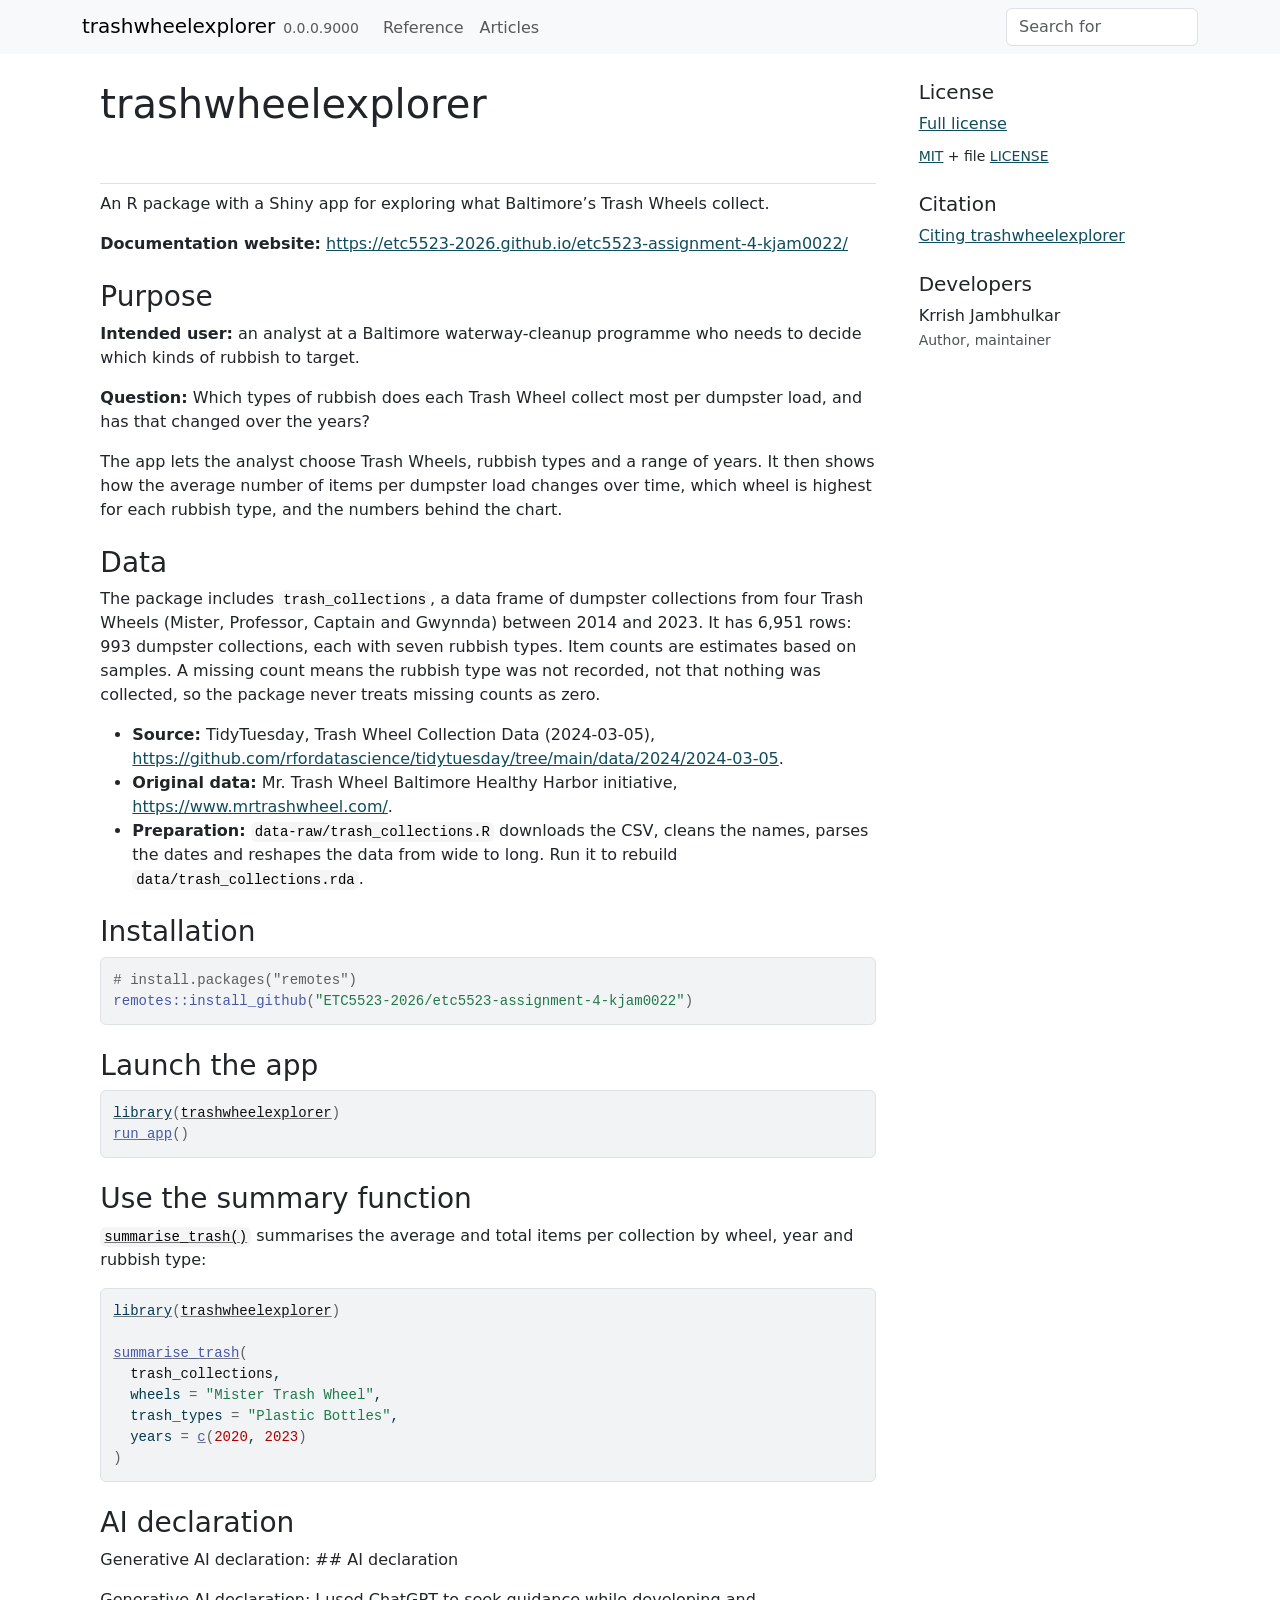
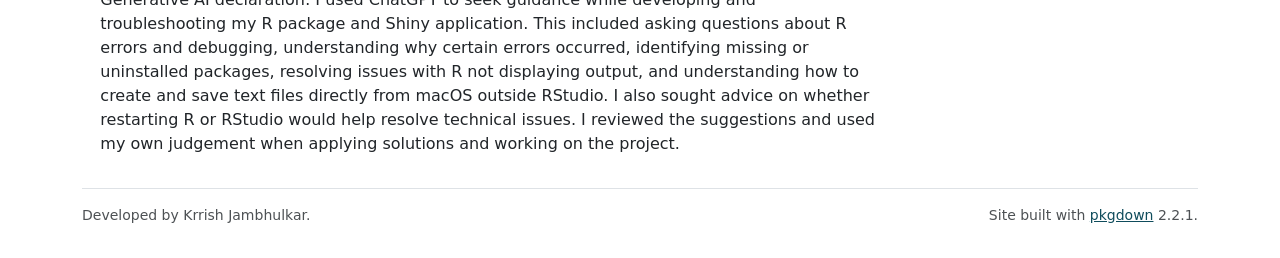
==== index.html @ b5a7af71 "Deploying to gh-pages from @ ETC5523-2026/etc5523-assignment-4-kjam0022@b962c3e31264327bbd5e8ce14ba9" ====
<!DOCTYPE html>
<!-- Generated by pkgdown: do not edit by hand --><html lang="en">
<head>
<meta charset="UTF-8">
<meta http-equiv="X-UA-Compatible" content="IE=edge">
<meta name="viewport" content="width=device-width, initial-scale=1, shrink-to-fit=no">
<title>Explore What Baltimore's Trash Wheels Collect • trashwheelexplorer</title>
<script src="deps/jquery-3.6.0/jquery-3.6.0.min.js"></script><meta name="viewport" content="width=device-width, initial-scale=1, shrink-to-fit=no">
<link href="deps/bootstrap-5.3.8/bootstrap.min.css" rel="stylesheet">
<script src="deps/bootstrap-5.3.8/bootstrap.bundle.min.js"></script><link href="deps/font-awesome-6.5.2/css/all.min.css" rel="stylesheet">
<link href="deps/font-awesome-6.5.2/css/v4-shims.min.css" rel="stylesheet">
<script src="deps/headroom-0.11.0/headroom.min.js"></script><script src="deps/headroom-0.11.0/jQuery.headroom.min.js"></script><script src="deps/bootstrap-toc-1.0.1/bootstrap-toc.min.js"></script><script src="deps/clipboard.js-2.0.11/clipboard.min.js"></script><script src="deps/search-1.0.0/autocomplete.jquery.min.js"></script><script src="deps/search-1.0.0/fuse.min.js"></script><script src="deps/search-1.0.0/mark.min.js"></script><!-- pkgdown --><script src="pkgdown.js"></script><meta property="og:title" content="Explore What Baltimore's Trash Wheels Collect">
<meta name="description" content="Provides a tidy dataset of dumpster collections from Baltimore's Trash Wheels, a function that summarises estimated rubbish counts by wheel and year, and a Shiny app for exploring what each wheel collects over time.">
<meta property="og:description" content="Provides a tidy dataset of dumpster collections from Baltimore's Trash Wheels, a function that summarises estimated rubbish counts by wheel and year, and a Shiny app for exploring what each wheel collects over time.">
</head>
<body>
    <a href="#main" class="visually-hidden-focusable">Skip to contents</a>


    <nav class="navbar navbar-expand-lg fixed-top bg-light" data-bs-theme="light" aria-label="Site navigation"><div class="container">

    <a class="navbar-brand me-2" href="index.html">trashwheelexplorer</a>

    <small class="nav-text text-muted me-auto" data-bs-toggle="tooltip" data-bs-placement="bottom" title="">0.0.0.9000</small>


    <button class="navbar-toggler" type="button" data-bs-toggle="collapse" data-bs-target="#navbar" aria-controls="navbar" aria-expanded="false" aria-label="Toggle navigation">
      <span class="navbar-toggler-icon"></span>
    </button>

    <div id="navbar" class="collapse navbar-collapse ms-3">
      <ul class="navbar-nav me-auto">
<li class="nav-item"><a class="nav-link" href="reference/index.html">Reference</a></li>
<li class="nav-item"><a class="nav-link" href="articles/index.html">Articles</a></li>
      </ul>
<ul class="navbar-nav">
<li class="nav-item"><form class="form-inline" role="search">
 <input class="form-control" type="search" name="search-input" id="search-input" autocomplete="off" aria-label="Search site" placeholder="Search for" data-search-index="search.json">
</form></li>
      </ul>
</div>


  </div>
</nav><div class="container template-home">
<div class="row">
  <main id="main" class="col-md-9"><div class="section level1">
<div class="page-header"><h1 id="trashwheelexplorer">trashwheelexplorer<a class="anchor" aria-label="anchor" href="#trashwheelexplorer"></a>
</h1></div>
<p>An R package with a Shiny app for exploring what Baltimore’s Trash Wheels collect.</p>
<p><strong>Documentation website:</strong> <a href="https://etc5523-2026.github.io/etc5523-assignment-4-kjam0022/" class="uri">https://etc5523-2026.github.io/etc5523-assignment-4-kjam0022/</a></p>
<div class="section level2">
<h2 id="purpose">Purpose<a class="anchor" aria-label="anchor" href="#purpose"></a>
</h2>
<p><strong>Intended user:</strong> an analyst at a Baltimore waterway-cleanup programme who needs to decide which kinds of rubbish to target.</p>
<p><strong>Question:</strong> Which types of rubbish does each Trash Wheel collect most per dumpster load, and has that changed over the years?</p>
<p>The app lets the analyst choose Trash Wheels, rubbish types and a range of years. It then shows how the average number of items per dumpster load changes over time, which wheel is highest for each rubbish type, and the numbers behind the chart.</p>
</div>
<div class="section level2">
<h2 id="data">Data<a class="anchor" aria-label="anchor" href="#data"></a>
</h2>
<p>The package includes <code>trash_collections</code>, a data frame of dumpster collections from four Trash Wheels (Mister, Professor, Captain and Gwynnda) between 2014 and 2023. It has 6,951 rows: 993 dumpster collections, each with seven rubbish types. Item counts are estimates based on samples. A missing count means the rubbish type was not recorded, not that nothing was collected, so the package never treats missing counts as zero.</p>
<ul>
<li>
<strong>Source:</strong> TidyTuesday, Trash Wheel Collection Data (2024-03-05), <a href="https://github.com/rfordatascience/tidytuesday/tree/main/data/2024/2024-03-05" class="external-link uri">https://github.com/rfordatascience/tidytuesday/tree/main/data/2024/2024-03-05</a>.</li>
<li>
<strong>Original data:</strong> Mr. Trash Wheel Baltimore Healthy Harbor initiative, <a href="https://www.mrtrashwheel.com/" class="external-link uri">https://www.mrtrashwheel.com/</a>.</li>
<li>
<strong>Preparation:</strong> <code>data-raw/trash_collections.R</code> downloads the CSV, cleans the names, parses the dates and reshapes the data from wide to long. Run it to rebuild <code>data/trash_collections.rda</code>.</li>
</ul>
</div>
<div class="section level2">
<h2 id="installation">Installation<a class="anchor" aria-label="anchor" href="#installation"></a>
</h2>
<div class="sourceCode" id="cb1"><pre class="downlit sourceCode r">
<code class="sourceCode R"><span><span class="co"># install.packages("remotes")</span></span>
<span><span class="fu">remotes</span><span class="fu">::</span><span class="fu">install_github</span><span class="op">(</span><span class="st">"ETC5523-2026/etc5523-assignment-4-kjam0022"</span><span class="op">)</span></span></code></pre></div>
</div>
<div class="section level2">
<h2 id="launch-the-app">Launch the app<a class="anchor" aria-label="anchor" href="#launch-the-app"></a>
</h2>
<div class="sourceCode" id="cb2"><pre class="downlit sourceCode r">
<code class="sourceCode R"><span><span class="kw"><a href="https://rdrr.io/r/base/library.html" class="external-link">library</a></span><span class="op">(</span><span class="va"><a href="https://etc5523-2026.github.io/etc5523-assignment-4-kjam0022/">trashwheelexplorer</a></span><span class="op">)</span></span>
<span><span class="fu"><a href="reference/run_app.html">run_app</a></span><span class="op">(</span><span class="op">)</span></span></code></pre></div>
</div>
<div class="section level2">
<h2 id="use-the-summary-function">Use the summary function<a class="anchor" aria-label="anchor" href="#use-the-summary-function"></a>
</h2>
<p><code><a href="reference/summarise_trash.html">summarise_trash()</a></code> summarises the average and total items per collection by wheel, year and rubbish type:</p>
<div class="sourceCode" id="cb3"><pre class="downlit sourceCode r">
<code class="sourceCode R"><span><span class="kw"><a href="https://rdrr.io/r/base/library.html" class="external-link">library</a></span><span class="op">(</span><span class="va"><a href="https://etc5523-2026.github.io/etc5523-assignment-4-kjam0022/">trashwheelexplorer</a></span><span class="op">)</span></span>
<span></span>
<span><span class="fu"><a href="reference/summarise_trash.html">summarise_trash</a></span><span class="op">(</span></span>
<span>  <span class="va">trash_collections</span>,</span>
<span>  wheels <span class="op">=</span> <span class="st">"Mister Trash Wheel"</span>,</span>
<span>  trash_types <span class="op">=</span> <span class="st">"Plastic Bottles"</span>,</span>
<span>  years <span class="op">=</span> <span class="fu"><a href="https://rdrr.io/r/base/c.html" class="external-link">c</a></span><span class="op">(</span><span class="fl">2020</span>, <span class="fl">2023</span><span class="op">)</span></span>
<span><span class="op">)</span></span></code></pre></div>
</div>
<div class="section level2">
<h2 id="ai-declaration">AI declaration<a class="anchor" aria-label="anchor" href="#ai-declaration"></a>
</h2>
<p>Generative AI declaration: ## AI declaration</p>
<p>Generative AI declaration: I used ChatGPT to seek guidance while developing and troubleshooting my R package and Shiny application. This included asking questions about R errors and debugging, understanding why certain errors occurred, identifying missing or uninstalled packages, resolving issues with R not displaying output, and understanding how to create and save text files directly from macOS outside RStudio. I also sought advice on whether restarting R or RStudio would help resolve technical issues. I reviewed the suggestions and used my own judgement when applying solutions and working on the project.</p>
</div>
</div>
  </main><aside class="col-md-3"><div class="license">
<h2 data-toc-skip>License</h2>
<ul class="list-unstyled">
<li><a href="LICENSE.html">Full license</a></li>
<li><small><a href="https://opensource.org/licenses/mit-license.php" class="external-link">MIT</a> + file <a href="LICENSE-text.html">LICENSE</a></small></li>
</ul>
</div>


<div class="citation">
<h2 data-toc-skip>Citation</h2>
<ul class="list-unstyled">
<li><a href="authors.html#citation">Citing trashwheelexplorer</a></li>
</ul>
</div>

<div class="developers">
<h2 data-toc-skip>Developers</h2>
<ul class="list-unstyled">
<li>Krrish Jambhulkar <br><small class="roles"> Author, maintainer </small>   </li>
</ul>
</div>



  </aside>
</div>


    <footer><div class="pkgdown-footer-left">
  <p>Developed by Krrish Jambhulkar.</p>
</div>

<div class="pkgdown-footer-right">
  <p>Site built with <a href="https://pkgdown.r-lib.org/" class="external-link">pkgdown</a> 2.2.1.</p>
</div>

    </footer>
</div>





  </body>
</html>
---- deps/font-awesome-6.5.2/css/v4-shims.min.css ----
/*!
 * Font Awesome Free 6.5.2 by @fontawesome - https://fontawesome.com
 * License - https://fontawesome.com/license/free (Icons: CC BY 4.0, Fonts: SIL OFL 1.1, Code: MIT License)
 * Copyright 2024 Fonticons, Inc.
 */
.fa.fa-glass:before{content:"\f000"}.fa.fa-envelope-o{font-family:"Font Awesome 6 Free";font-weight:400}.fa.fa-envelope-o:before{content:"\f0e0"}.fa.fa-star-o{font-family:"Font Awesome 6 Free";font-weight:400}.fa.fa-star-o:before{content:"\f005"}.fa.fa-close:before,.fa.fa-remove:before{content:"\f00d"}.fa.fa-gear:before{content:"\f013"}.fa.fa-trash-o{font-family:"Font Awesome 6 Free";font-weight:400}.fa.fa-trash-o:before{content:"\f2ed"}.fa.fa-home:before{content:"\f015"}.fa.fa-file-o{font-family:"Font Awesome 6 Free";font-weight:400}.fa.fa-file-o:before{content:"\f15b"}.fa.fa-clock-o{font-family:"Font Awesome 6 Free";font-weight:400}.fa.fa-clock-o:before{content:"\f017"}.fa.fa-arrow-circle-o-down{font-family:"Font Awesome 6 Free";font-weight:400}.fa.fa-arrow-circle-o-down:before{content:"\f358"}.fa.fa-arrow-circle-o-up{font-family:"Font Awesome 6 Free";font-weight:400}.fa.fa-arrow-circle-o-up:before{content:"\f35b"}.fa.fa-play-circle-o{font-family:"Font Awesome 6 Free";font-weight:400}.fa.fa-play-circle-o:before{content:"\f144"}.fa.fa-repeat:before,.fa.fa-rotate-right:before{content:"\f01e"}.fa.fa-refresh:before{content:"\f021"}.fa.fa-list-alt{font-family:"Font Awesome 6 Free";font-weight:400}.fa.fa-list-alt:before{content:"\f022"}.fa.fa-dedent:before{content:"\f03b"}.fa.fa-video-camera:before{content:"\f03d"}.fa.fa-picture-o{font-family:"Font Awesome 6 Free";font-weight:400}.fa.fa-picture-o:before{content:"\f03e"}.fa.fa-photo{font-family:"Font Awesome 6 Free";font-weight:400}.fa.fa-photo:before{content:"\f03e"}.fa.fa-image{font-family:"Font Awesome 6 Free";font-weight:400}.fa.fa-image:before{content:"\f03e"}.fa.fa-map-marker:before{content:"\f3c5"}.fa.fa-pencil-square-o{font-family:"Font Awesome 6 Free";font-weight:400}.fa.fa-pencil-square-o:before{content:"\f044"}.fa.fa-edit{font-family:"Font Awesome 6 Free";font-weight:400}.fa.fa-edit:before{content:"\f044"}.fa.fa-share-square-o:before{content:"\f14d"}.fa.fa-check-square-o{font-family:"Font Awesome 6 Free";font-weight:400}.fa.fa-check-square-o:before{content:"\f14a"}.fa.fa-arrows:before{content:"\f0b2"}.fa.fa-times-circle-o{font-family:"Font Awesome 6 Free";font-weight:400}.fa.fa-times-circle-o:before{content:"\f057"}.fa.fa-check-circle-o{font-family:"Font Awesome 6 Free";font-weight:400}.fa.fa-check-circle-o:before{content:"\f058"}.fa.fa-mail-forward:before{content:"\f064"}.fa.fa-expand:before{content:"\f424"}.fa.fa-compress:before{content:"\f422"}.fa.fa-eye,.fa.fa-eye-slash{font-family:"Font Awesome 6 Free";font-weight:400}.fa.fa-warning:before{content:"\f071"}.fa.fa-calendar:before{content:"\f073"}.fa.fa-arrows-v:before{content:"\f338"}.fa.fa-arrows-h:before{content:"\f337"}.fa.fa-bar-chart-o:before,.fa.fa-bar-chart:before{content:"\e0e3"}.fa.fa-twitter-square{font-family:"Font Awesome 6 Brands";font-weight:400}.fa.fa-twitter-square:before{content:"\f081"}.fa.fa-facebook-square{font-family:"Font Awesome 6 Brands";font-weight:400}.fa.fa-facebook-square:before{content:"\f082"}.fa.fa-gears:before{content:"\f085"}.fa.fa-thumbs-o-up{font-family:"Font Awesome 6 Free";font-weight:400}.fa.fa-thumbs-o-up:before{content:"\f164"}.fa.fa-thumbs-o-down{font-family:"Font Awesome 6 Free";font-weight:400}.fa.fa-thumbs-o-down:before{content:"\f165"}.fa.fa-heart-o{font-family:"Font Awesome 6 Free";font-weight:400}.fa.fa-heart-o:before{content:"\f004"}.fa.fa-sign-out:before{content:"\f2f5"}.fa.fa-linkedin-square{font-family:"Font Awesome 6 Brands";font-weight:400}.fa.fa-linkedin-square:before{content:"\f08c"}.fa.fa-thumb-tack:before{content:"\f08d"}.fa.fa-external-link:before{content:"\f35d"}.fa.fa-sign-in:before{content:"\f2f6"}.fa.fa-github-square{font-family:"Font Awesome 6 Brands";font-weight:400}.fa.fa-github-square:before{content:"\f092"}.fa.fa-lemon-o{font-family:"Font Awesome 6 Free";font-weight:400}.fa.fa-lemon-o:before{content:"\f094"}.fa.fa-square-o{font-family:"Font Awesome 6 Free";font-weight:400}.fa.fa-square-o:before{content:"\f0c8"}.fa.fa-bookmark-o{font-family:"Font Awesome 6 Free";font-weight:400}.fa.fa-bookmark-o:before{content:"\f02e"}.fa.fa-facebook,.fa.fa-twitter{font-family:"Font Awesome 6 Brands";font-weight:400}.fa.fa-facebook:before{content:"\f39e"}.fa.fa-facebook-f{font-family:"Font Awesome 6 Brands";font-weight:400}.fa.fa-facebook-f:before{content:"\f39e"}.fa.fa-github{font-family:"Font Awesome 6 Brands";font-weight:400}.fa.fa-credit-card{font-family:"Font Awesome 6 Free";font-weight:400}.fa.fa-feed:before{content:"\f09e"}.fa.fa-hdd-o{font-family:"Font Awesome 6 Free";font-weight:400}.fa.fa-hdd-o:before{content:"\f0a0"}.fa.fa-hand-o-right{font-family:"Font Awesome 6 Free";font-weight:400}.fa.fa-hand-o-right:before{content:"\f0a4"}.fa.fa-hand-o-left{font-family:"Font Awesome 6 Free";font-weight:400}.fa.fa-hand-o-left:before{content:"\f0a5"}.fa.fa-hand-o-up{font-family:"Font Awesome 6 Free";font-weight:400}.fa.fa-hand-o-up:before{content:"\f0a6"}.fa.fa-hand-o-down{font-family:"Font Awesome 6 Free";font-weight:400}.fa.fa-hand-o-down:before{content:"\f0a7"}.fa.fa-globe:before{content:"\f57d"}.fa.fa-tasks:before{content:"\f828"}.fa.fa-arrows-alt:before{content:"\f31e"}.fa.fa-group:before{content:"\f0c0"}.fa.fa-chain:before{content:"\f0c1"}.fa.fa-cut:before{content:"\f0c4"}.fa.fa-files-o{font-family:"Font Awesome 6 Free";font-weight:400}.fa.fa-files-o:before{content:"\f0c5"}.fa.fa-floppy-o{font-family:"Font Awesome 6 Free";font-weight:400}.fa.fa-floppy-o:before{content:"\f0c7"}.fa.fa-save{font-family:"Font Awesome 6 Free";font-weight:400}.fa.fa-save:before{content:"\f0c7"}.fa.fa-navicon:before,.fa.fa-reorder:before{content:"\f0c9"}.fa.fa-magic:before{content:"\e2ca"}.fa.fa-pinterest,.fa.fa-pinterest-square{font-family:"Font Awesome 6 Brands";font-weight:400}.fa.fa-pinterest-square:before{content:"\f0d3"}.fa.fa-google-plus-square{font-family:"Font Awesome 6 Brands";font-weight:400}.fa.fa-google-plus-square:before{content:"\f0d4"}.fa.fa-google-plus{font-family:"Font Awesome 6 Brands";font-weight:400}.fa.fa-google-plus:before{content:"\f0d5"}.fa.fa-money:before{content:"\f3d1"}.fa.fa-unsorted:before{content:"\f0dc"}.fa.fa-sort-desc:before{content:"\f0dd"}.fa.fa-sort-asc:before{content:"\f0de"}.fa.fa-linkedin{font-family:"Font Awesome 6 Brands";font-weight:400}.fa.fa-linkedin:before{content:"\f0e1"}.fa.fa-rotate-left:before{content:"\f0e2"}.fa.fa-legal:before{content:"\f0e3"}.fa.fa-dashboard:before,.fa.fa-tachometer:before{content:"\f625"}.fa.fa-comment-o{font-family:"Font Awesome 6 Free";font-weight:400}.fa.fa-comment-o:before{content:"\f075"}.fa.fa-comments-o{font-family:"Font Awesome 6 Free";font-weight:400}.fa.fa-comments-o:before{content:"\f086"}.fa.fa-flash:before{content:"\f0e7"}.fa.fa-clipboard:before{content:"\f0ea"}.fa.fa-lightbulb-o{font-family:"Font Awesome 6 Free";font-weight:400}.fa.fa-lightbulb-o:before{content:"\f0eb"}.fa.fa-exchange:before{content:"\f362"}.fa.fa-cloud-download:before{content:"\f0ed"}.fa.fa-cloud-upload:before{content:"\f0ee"}.fa.fa-bell-o{font-family:"Font Awesome 6 Free";font-weight:400}.fa.fa-bell-o:before{content:"\f0f3"}.fa.fa-cutlery:before{content:"\f2e7"}.fa.fa-file-text-o{font-family:"Font Awesome 6 Free";font-weight:400}.fa.fa-file-text-o:before{content:"\f15c"}.fa.fa-building-o{font-family:"Font Awesome 6 Free";font-weight:400}.fa.fa-building-o:before{content:"\f1ad"}.fa.fa-hospital-o{font-family:"Font Awesome 6 Free";font-weight:400}.fa.fa-hospital-o:before{content:"\f0f8"}.fa.fa-tablet:before{content:"\f3fa"}.fa.fa-mobile-phone:before,.fa.fa-mobile:before{content:"\f3cd"}.fa.fa-circle-o{font-family:"Font Awesome 6 Free";font-weight:400}.fa.fa-circle-o:before{content:"\f111"}.fa.fa-mail-reply:before{content:"\f3e5"}.fa.fa-github-alt{font-family:"Font Awesome 6 Brands";font-weight:400}.fa.fa-folder-o{font-family:"Font Awesome 6 Free";font-weight:400}.fa.fa-folder-o:before{content:"\f07b"}.fa.fa-folder-open-o{font-family:"Font Awesome 6 Free";font-weight:400}.fa.fa-folder-open-o:before{content:"\f07c"}.fa.fa-smile-o{font-family:"Font Awesome 6 Free";font-weight:400}.fa.fa-smile-o:before{content:"\f118"}.fa.fa-frown-o{font-family:"Font Awesome 6 Free";font-weight:400}.fa.fa-frown-o:before{content:"\f119"}.fa.fa-meh-o{font-family:"Font Awesome 6 Free";font-weight:400}.fa.fa-meh-o:before{content:"\f11a"}.fa.fa-keyboard-o{font-family:"Font Awesome 6 Free";font-weight:400}.fa.fa-keyboard-o:before{content:"\f11c"}.fa.fa-flag-o{font-family:"Font Awesome 6 Free";font-weight:400}.fa.fa-flag-o:before{content:"\f024"}.fa.fa-mail-reply-all:before{content:"\f122"}.fa.fa-star-half-o{font-family:"Font Awesome 6 Free";font-weight:400}.fa.fa-star-half-o:before{content:"\f5c0"}.fa.fa-star-half-empty{font-family:"Font Awesome 6 Free";font-weight:400}.fa.fa-star-half-empty:before{content:"\f5c0"}.fa.fa-star-half-full{font-family:"Font Awesome 6 Free";font-weight:400}.fa.fa-star-half-full:before{content:"\f5c0"}.fa.fa-code-fork:before{content:"\f126"}.fa.fa-chain-broken:before,.fa.fa-unlink:before{content:"\f127"}.fa.fa-calendar-o{font-family:"Font Awesome 6 Free";font-weight:400}.fa.fa-calendar-o:before{content:"\f133"}.fa.fa-css3,.fa.fa-html5,.fa.fa-maxcdn{font-family:"Font Awesome 6 Brands";font-weight:400}.fa.fa-unlock-alt:before{content:"\f09c"}.fa.fa-minus-square-o{font-family:"Font Awesome 6 Free";font-weight:400}.fa.fa-minus-square-o:before{content:"\f146"}.fa.fa-level-up:before{content:"\f3bf"}.fa.fa-level-down:before{content:"\f3be"}.fa.fa-pencil-square:before{content:"\f14b"}.fa.fa-external-link-square:before{content:"\f360"}.fa.fa-compass{font-family:"Font Awesome 6 Free";font-weight:400}.fa.fa-caret-square-o-down{font-family:"Font Awesome 6 Free";font-weight:400}.fa.fa-caret-square-o-down:before{content:"\f150"}.fa.fa-toggle-down{font-family:"Font Awesome 6 Free";font-weight:400}.fa.fa-toggle-down:before{content:"\f150"}.fa.fa-caret-square-o-up{font-family:"Font Awesome 6 Free";font-weight:400}.fa.fa-caret-square-o-up:before{content:"\f151"}.fa.fa-toggle-up{font-family:"Font Awesome 6 Free";font-weight:400}.fa.fa-toggle-up:before{content:"\f151"}.fa.fa-caret-square-o-right{font-family:"Font Awesome 6 Free";font-weight:400}.fa.fa-caret-square-o-right:before{content:"\f152"}.fa.fa-toggle-right{font-family:"Font Awesome 6 Free";font-weight:400}.fa.fa-toggle-right:before{content:"\f152"}.fa.fa-eur:before,.fa.fa-euro:before{content:"\f153"}.fa.fa-gbp:before{content:"\f154"}.fa.fa-dollar:before,.fa.fa-usd:before{content:"\24"}.fa.fa-inr:before,.fa.fa-rupee:before{content:"\e1bc"}.fa.fa-cny:before,.fa.fa-jpy:before,.fa.fa-rmb:before,.fa.fa-yen:before{content:"\f157"}.fa.fa-rouble:before,.fa.fa-rub:before,.fa.fa-ruble:before{content:"\f158"}.fa.fa-krw:before,.fa.fa-won:before{content:"\f159"}.fa.fa-bitcoin,.fa.fa-btc{font-family:"Font Awesome 6 Brands";font-weight:400}.fa.fa-bitcoin:before{content:"\f15a"}.fa.fa-file-text:before{content:"\f15c"}.fa.fa-sort-alpha-asc:before{content:"\f15d"}.fa.fa-sort-alpha-desc:before{content:"\f881"}.fa.fa-sort-amount-asc:before{content:"\f884"}.fa.fa-sort-amount-desc:before{content:"\f160"}.fa.fa-sort-numeric-asc:before{content:"\f162"}.fa.fa-sort-numeric-desc:before{content:"\f886"}.fa.fa-youtube-square{font-family:"Font Awesome 6 Brands";font-weight:400}.fa.fa-youtube-square:before{content:"\f431"}.fa.fa-xing,.fa.fa-xing-square,.fa.fa-youtube{font-family:"Font Awesome 6 Brands";font-weight:400}.fa.fa-xing-square:before{content:"\f169"}.fa.fa-youtube-play{font-family:"Font Awesome 6 Brands";font-weight:400}.fa.fa-youtube-play:before{content:"\f167"}.fa.fa-adn,.fa.fa-bitbucket,.fa.fa-bitbucket-square,.fa.fa-dropbox,.fa.fa-flickr,.fa.fa-instagram,.fa.fa-stack-overflow{font-family:"Font Awesome 6 Brands";font-weight:400}.fa.fa-bitbucket-square:before{content:"\f171"}.fa.fa-tumblr,.fa.fa-tumblr-square{font-family:"Font Awesome 6 Brands";font-weight:400}.fa.fa-tumblr-square:before{content:"\f174"}.fa.fa-long-arrow-down:before{content:"\f309"}.fa.fa-long-arrow-up:before{content:"\f30c"}.fa.fa-long-arrow-left:before{content:"\f30a"}.fa.fa-long-arrow-right:before{content:"\f30b"}.fa.fa-android,.fa.fa-apple,.fa.fa-dribbble,.fa.fa-foursquare,.fa.fa-gittip,.fa.fa-gratipay,.fa.fa-linux,.fa.fa-skype,.fa.fa-trello,.fa.fa-windows{font-family:"Font Awesome 6 Brands";font-weight:400}.fa.fa-gittip:before{content:"\f184"}.fa.fa-sun-o{font-family:"Font Awesome 6 Free";font-weight:400}.fa.fa-sun-o:before{content:"\f185"}.fa.fa-moon-o{font-family:"Font Awesome 6 Free";font-weight:400}.fa.fa-moon-o:before{content:"\f186"}.fa.fa-pagelines,.fa.fa-renren,.fa.fa-stack-exchange,.fa.fa-vk,.fa.fa-weibo{font-family:"Font Awesome 6 Brands";font-weight:400}.fa.fa-arrow-circle-o-right{font-family:"Font Awesome 6 Free";font-weight:400}.fa.fa-arrow-circle-o-right:before{content:"\f35a"}.fa.fa-arrow-circle-o-left{font-family:"Font Awesome 6 Free";font-weight:400}.fa.fa-arrow-circle-o-left:before{content:"\f359"}.fa.fa-caret-square-o-left{font-family:"Font Awesome 6 Free";font-weight:400}.fa.fa-caret-square-o-left:before{content:"\f191"}.fa.fa-toggle-left{font-family:"Font Awesome 6 Free";font-weight:400}.fa.fa-toggle-left:before{content:"\f191"}.fa.fa-dot-circle-o{font-family:"Font Awesome 6 Free";font-weight:400}.fa.fa-dot-circle-o:before{content:"\f192"}.fa.fa-vimeo-square{font-family:"Font Awesome 6 Brands";font-weight:400}.fa.fa-vimeo-square:before{content:"\f194"}.fa.fa-try:before,.fa.fa-turkish-lira:before{content:"\e2bb"}.fa.fa-plus-square-o{font-family:"Font Awesome 6 Free";font-weight:400}.fa.fa-plus-square-o:before{content:"\f0fe"}.fa.fa-openid,.fa.fa-slack,.fa.fa-wordpress{font-family:"Font Awesome 6 Brands";font-weight:400}.fa.fa-bank:before,.fa.fa-institution:before{content:"\f19c"}.fa.fa-mortar-board:before{content:"\f19d"}.fa.fa-google,.fa.fa-reddit,.fa.fa-reddit-square,.fa.fa-yahoo{font-family:"Font Awesome 6 Brands";font-weight:400}.fa.fa-reddit-square:before{content:"\f1a2"}.fa.fa-behance,.fa.fa-behance-square,.fa.fa-delicious,.fa.fa-digg,.fa.fa-drupal,.fa.fa-joomla,.fa.fa-pied-piper-alt,.fa.fa-pied-piper-pp,.fa.fa-stumbleupon,.fa.fa-stumbleupon-circle{font-family:"Font Awesome 6 Brands";font-weight:400}.fa.fa-behance-square:before{content:"\f1b5"}.fa.fa-steam,.fa.fa-steam-square{font-family:"Font Awesome 6 Brands";font-weight:400}.fa.fa-steam-square:before{content:"\f1b7"}.fa.fa-automobile:before{content:"\f1b9"}.fa.fa-cab:before{content:"\f1ba"}.fa.fa-deviantart,.fa.fa-soundcloud,.fa.fa-spotify{font-family:"Font Awesome 6 Brands";font-weight:400}.fa.fa-file-pdf-o{font-family:"Font Awesome 6 Free";font-weight:400}.fa.fa-file-pdf-o:before{content:"\f1c1"}.fa.fa-file-word-o{font-family:"Font Awesome 6 Free";font-weight:400}.fa.fa-file-word-o:before{content:"\f1c2"}.fa.fa-file-excel-o{font-family:"Font Awesome 6 Free";font-weight:400}.fa.fa-file-excel-o:before{content:"\f1c3"}.fa.fa-file-powerpoint-o{font-family:"Font Awesome 6 Free";font-weight:400}.fa.fa-file-powerpoint-o:before{content:"\f1c4"}.fa.fa-file-image-o{font-family:"Font Awesome 6 Free";font-weight:400}.fa.fa-file-image-o:before{content:"\f1c5"}.fa.fa-file-photo-o{font-family:"Font Awesome 6 Free";font-weight:400}.fa.fa-file-photo-o:before{content:"\f1c5"}.fa.fa-file-picture-o{font-family:"Font Awesome 6 Free";font-weight:400}.fa.fa-file-picture-o:before{content:"\f1c5"}.fa.fa-file-archive-o{font-family:"Font Awesome 6 Free";font-weight:400}.fa.fa-file-archive-o:before{content:"\f1c6"}.fa.fa-file-zip-o{font-family:"Font Awesome 6 Free";font-weight:400}.fa.fa-file-zip-o:before{content:"\f1c6"}.fa.fa-file-audio-o{font-family:"Font Awesome 6 Free";font-weight:400}.fa.fa-file-audio-o:before{content:"\f1c7"}.fa.fa-file-sound-o{font-family:"Font Awesome 6 Free";font-weight:400}.fa.fa-file-sound-o:before{content:"\f1c7"}.fa.fa-file-video-o{font-family:"Font Awesome 6 Free";font-weight:400}.fa.fa-file-video-o:before{content:"\f1c8"}.fa.fa-file-movie-o{font-family:"Font Awesome 6 Free";font-weight:400}.fa.fa-file-movie-o:before{content:"\f1c8"}.fa.fa-file-code-o{font-family:"Font Awesome 6 Free";font-weight:400}.fa.fa-file-code-o:before{content:"\f1c9"}.fa.fa-codepen,.fa.fa-jsfiddle,.fa.fa-vine{font-family:"Font Awesome 6 Brands";font-weight:400}.fa.fa-life-bouy:before,.fa.fa-life-buoy:before,.fa.fa-life-saver:before,.fa.fa-support:before{content:"\f1cd"}.fa.fa-circle-o-notch:before{content:"\f1ce"}.fa.fa-ra,.fa.fa-rebel{font-family:"Font Awesome 6 Brands";font-weight:400}.fa.fa-ra:before{content:"\f1d0"}.fa.fa-resistance{font-family:"Font Awesome 6 Brands";font-weight:400}.fa.fa-resistance:before{content:"\f1d0"}.fa.fa-empire,.fa.fa-ge{font-family:"Font Awesome 6 Brands";font-weight:400}.fa.fa-ge:before{content:"\f1d1"}.fa.fa-git-square{font-family:"Font Awesome 6 Brands";font-weight:400}.fa.fa-git-square:before{content:"\f1d2"}.fa.fa-git,.fa.fa-hacker-news,.fa.fa-y-combinator-square{font-family:"Font Awesome 6 Brands";font-weight:400}.fa.fa-y-combinator-square:before{content:"\f1d4"}.fa.fa-yc-square{font-family:"Font Awesome 6 Brands";font-weight:400}.fa.fa-yc-square:before{content:"\f1d4"}.fa.fa-qq,.fa.fa-tencent-weibo,.fa.fa-wechat,.fa.fa-weixin{font-family:"Font Awesome 6 Brands";font-weight:400}.fa.fa-wechat:before{content:"\f1d7"}.fa.fa-send:before{content:"\f1d8"}.fa.fa-paper-plane-o{font-family:"Font Awesome 6 Free";font-weight:400}.fa.fa-paper-plane-o:before{content:"\f1d8"}.fa.fa-send-o{font-family:"Font Awesome 6 Free";font-weight:400}.fa.fa-send-o:before{content:"\f1d8"}.fa.fa-circle-thin{font-family:"Font Awesome 6 Free";font-weight:400}.fa.fa-circle-thin:before{content:"\f111"}.fa.fa-header:before{content:"\f1dc"}.fa.fa-futbol-o{font-family:"Font Awesome 6 Free";font-weight:400}.fa.fa-futbol-o:before{content:"\f1e3"}.fa.fa-soccer-ball-o{font-family:"Font Awesome 6 Free";font-weight:400}.fa.fa-soccer-ball-o:before{content:"\f1e3"}.fa.fa-slideshare,.fa.fa-twitch,.fa.fa-yelp{font-family:"Font Awesome 6 Brands";font-weight:400}.fa.fa-newspaper-o{font-family:"Font Awesome 6 Free";font-weight:400}.fa.fa-newspaper-o:before{content:"\f1ea"}.fa.fa-cc-amex,.fa.fa-cc-discover,.fa.fa-cc-mastercard,.fa.fa-cc-paypal,.fa.fa-cc-stripe,.fa.fa-cc-visa,.fa.fa-google-wallet,.fa.fa-paypal{font-family:"Font Awesome 6 Brands";font-weight:400}.fa.fa-bell-slash-o{font-family:"Font Awesome 6 Free";font-weight:400}.fa.fa-bell-slash-o:before{content:"\f1f6"}.fa.fa-trash:before{content:"\f2ed"}.fa.fa-copyright{font-family:"Font Awesome 6 Free";font-weight:400}.fa.fa-eyedropper:before{content:"\f1fb"}.fa.fa-area-chart:before{content:"\f1fe"}.fa.fa-pie-chart:before{content:"\f200"}.fa.fa-line-chart:before{content:"\f201"}.fa.fa-lastfm,.fa.fa-lastfm-square{font-family:"Font Awesome 6 Brands";font-weight:400}.fa.fa-lastfm-square:before{content:"\f203"}.fa.fa-angellist,.fa.fa-ioxhost{font-family:"Font Awesome 6 Brands";font-weight:400}.fa.fa-cc{font-family:"Font Awesome 6 Free";font-weight:400}.fa.fa-cc:before{content:"\f20a"}.fa.fa-ils:before,.fa.fa-shekel:before,.fa.fa-sheqel:before{content:"\f20b"}.fa.fa-buysellads,.fa.fa-connectdevelop,.fa.fa-dashcube,.fa.fa-forumbee,.fa.fa-leanpub,.fa.fa-sellsy,.fa.fa-shirtsinbulk,.fa.fa-simplybuilt,.fa.fa-skyatlas{font-family:"Font Awesome 6 Brands";font-weight:400}.fa.fa-diamond{font-family:"Font Awesome 6 Free";font-weight:400}.fa.fa-diamond:before{content:"\f3a5"}.fa.fa-intersex:before,.fa.fa-transgender:before{content:"\f224"}.fa.fa-transgender-alt:before{content:"\f225"}.fa.fa-facebook-official{font-family:"Font Awesome 6 Brands";font-weight:400}.fa.fa-facebook-official:before{content:"\f09a"}.fa.fa-pinterest-p,.fa.fa-whatsapp{font-family:"Font Awesome 6 Brands";font-weight:400}.fa.fa-hotel:before{content:"\f236"}.fa.fa-medium,.fa.fa-viacoin,.fa.fa-y-combinator,.fa.fa-yc{font-family:"Font Awesome 6 Brands";font-weight:400}.fa.fa-yc:before{content:"\f23b"}.fa.fa-expeditedssl,.fa.fa-opencart,.fa.fa-optin-monster{font-family:"Font Awesome 6 Brands";font-weight:400}.fa.fa-battery-4:before,.fa.fa-battery:before{content:"\f240"}.fa.fa-battery-3:before{content:"\f241"}.fa.fa-battery-2:before{content:"\f242"}.fa.fa-battery-1:before{content:"\f243"}.fa.fa-battery-0:before{content:"\f244"}.fa.fa-object-group,.fa.fa-object-ungroup,.fa.fa-sticky-note-o{font-family:"Font Awesome 6 Free";font-weight:400}.fa.fa-sticky-note-o:before{content:"\f249"}.fa.fa-cc-diners-club,.fa.fa-cc-jcb{font-family:"Font Awesome 6 Brands";font-weight:400}.fa.fa-clone{font-family:"Font Awesome 6 Free";font-weight:400}.fa.fa-hourglass-o:before{content:"\f254"}.fa.fa-hourglass-1:before{content:"\f251"}.fa.fa-hourglass-2:before{content:"\f252"}.fa.fa-hourglass-3:before{content:"\f253"}.fa.fa-hand-rock-o{font-family:"Font Awesome 6 Free";font-weight:400}.fa.fa-hand-rock-o:before{content:"\f255"}.fa.fa-hand-grab-o{font-family:"Font Awesome 6 Free";font-weight:400}.fa.fa-hand-grab-o:before{content:"\f255"}.fa.fa-hand-paper-o{font-family:"Font Awesome 6 Free";font-weight:400}.fa.fa-hand-paper-o:before{content:"\f256"}.fa.fa-hand-stop-o{font-family:"Font Awesome 6 Free";font-weight:400}.fa.fa-hand-stop-o:before{content:"\f256"}.fa.fa-hand-scissors-o{font-family:"Font Awesome 6 Free";font-weight:400}.fa.fa-hand-scissors-o:before{content:"\f257"}.fa.fa-hand-lizard-o{font-family:"Font Awesome 6 Free";font-weight:400}.fa.fa-hand-lizard-o:before{content:"\f258"}.fa.fa-hand-spock-o{font-family:"Font Awesome 6 Free";font-weight:400}.fa.fa-hand-spock-o:before{content:"\f259"}.fa.fa-hand-pointer-o{font-family:"Font Awesome 6 Free";font-weight:400}.fa.fa-hand-pointer-o:before{content:"\f25a"}.fa.fa-hand-peace-o{font-family:"Font Awesome 6 Free";font-weight:400}.fa.fa-hand-peace-o:before{content:"\f25b"}.fa.fa-registered{font-family:"Font Awesome 6 Free";font-weight:400}.fa.fa-creative-commons,.fa.fa-gg,.fa.fa-gg-circle,.fa.fa-odnoklassniki,.fa.fa-odnoklassniki-square{font-family:"Font Awesome 6 Brands";font-weight:400}.fa.fa-odnoklassniki-square:before{content:"\f264"}.fa.fa-chrome,.fa.fa-firefox,.fa.fa-get-pocket,.fa.fa-internet-explorer,.fa.fa-opera,.fa.fa-safari,.fa.fa-wikipedia-w{font-family:"Font Awesome 6 Brands";font-weight:400}.fa.fa-television:before{content:"\f26c"}.fa.fa-500px,.fa.fa-amazon,.fa.fa-contao{font-family:"Font Awesome 6 Brands";font-weight:400}.fa.fa-calendar-plus-o{font-family:"Font Awesome 6 Free";font-weight:400}.fa.fa-calendar-plus-o:before{content:"\f271"}.fa.fa-calendar-minus-o{font-family:"Font Awesome 6 Free";font-weight:400}.fa.fa-calendar-minus-o:before{content:"\f272"}.fa.fa-calendar-times-o{font-family:"Font Awesome 6 Free";font-weight:400}.fa.fa-calendar-times-o:before{content:"\f273"}.fa.fa-calendar-check-o{font-family:"Font Awesome 6 Free";font-weight:400}.fa.fa-calendar-check-o:before{content:"\f274"}.fa.fa-map-o{font-family:"Font Awesome 6 Free";font-weight:400}.fa.fa-map-o:before{content:"\f279"}.fa.fa-commenting:before{content:"\f4ad"}.fa.fa-commenting-o{font-family:"Font Awesome 6 Free";font-weight:400}.fa.fa-commenting-o:before{content:"\f4ad"}.fa.fa-houzz,.fa.fa-vimeo{font-family:"Font Awesome 6 Brands";font-weight:400}.fa.fa-vimeo:before{content:"\f27d"}.fa.fa-black-tie,.fa.fa-edge,.fa.fa-fonticons,.fa.fa-reddit-alien{font-family:"Font Awesome 6 Brands";font-weight:400}.fa.fa-credit-card-alt:before{content:"\f09d"}.fa.fa-codiepie,.fa.fa-fort-awesome,.fa.fa-mixcloud,.fa.fa-modx,.fa.fa-product-hunt,.fa.fa-scribd,.fa.fa-usb{font-family:"Font Awesome 6 Brands";font-weight:400}.fa.fa-pause-circle-o{font-family:"Font Awesome 6 Free";font-weight:400}.fa.fa-pause-circle-o:before{content:"\f28b"}.fa.fa-stop-circle-o{font-family:"Font Awesome 6 Free";font-weight:400}.fa.fa-stop-circle-o:before{content:"\f28d"}.fa.fa-bluetooth,.fa.fa-bluetooth-b,.fa.fa-envira,.fa.fa-gitlab,.fa.fa-wheelchair-alt,.fa.fa-wpbeginner,.fa.fa-wpforms{font-family:"Font Awesome 6 Brands";font-weight:400}.fa.fa-wheelchair-alt:before{content:"\f368"}.fa.fa-question-circle-o{font-family:"Font Awesome 6 Free";font-weight:400}.fa.fa-question-circle-o:before{content:"\f059"}.fa.fa-volume-control-phone:before{content:"\f2a0"}.fa.fa-asl-interpreting:before{content:"\f2a3"}.fa.fa-deafness:before,.fa.fa-hard-of-hearing:before{content:"\f2a4"}.fa.fa-glide,.fa.fa-glide-g{font-family:"Font Awesome 6 Brands";font-weight:400}.fa.fa-signing:before{content:"\f2a7"}.fa.fa-viadeo,.fa.fa-viadeo-square{font-family:"Font Awesome 6 Brands";font-weight:400}.fa.fa-viadeo-square:before{content:"\f2aa"}.fa.fa-snapchat,.fa.fa-snapchat-ghost{font-family:"Font Awesome 6 Brands";font-weight:400}.fa.fa-snapchat-ghost:before{content:"\f2ab"}.fa.fa-snapchat-square{font-family:"Font Awesome 6 Brands";font-weight:400}.fa.fa-snapchat-square:before{content:"\f2ad"}.fa.fa-first-order,.fa.fa-google-plus-official,.fa.fa-pied-piper,.fa.fa-themeisle,.fa.fa-yoast{font-family:"Font Awesome 6 Brands";font-weight:400}.fa.fa-google-plus-official:before{content:"\f2b3"}.fa.fa-google-plus-circle{font-family:"Font Awesome 6 Brands";font-weight:400}.fa.fa-google-plus-circle:before{content:"\f2b3"}.fa.fa-fa,.fa.fa-font-awesome{font-family:"Font Awesome 6 Brands";font-weight:400}.fa.fa-fa:before{content:"\f2b4"}.fa.fa-handshake-o{font-family:"Font Awesome 6 Free";font-weight:400}.fa.fa-handshake-o:before{content:"\f2b5"}.fa.fa-envelope-open-o{font-family:"Font Awesome 6 Free";font-weight:400}.fa.fa-envelope-open-o:before{content:"\f2b6"}.fa.fa-linode{font-family:"Font Awesome 6 Brands";font-weight:400}.fa.fa-address-book-o{font-family:"Font Awesome 6 Free";font-weight:400}.fa.fa-address-book-o:before{content:"\f2b9"}.fa.fa-vcard:before{content:"\f2bb"}.fa.fa-address-card-o{font-family:"Font Awesome 6 Free";font-weight:400}.fa.fa-address-card-o:before{content:"\f2bb"}.fa.fa-vcard-o{font-family:"Font Awesome 6 Free";font-weight:400}.fa.fa-vcard-o:before{content:"\f2bb"}.fa.fa-user-circle-o{font-family:"Font Awesome 6 Free";font-weight:400}.fa.fa-user-circle-o:before{content:"\f2bd"}.fa.fa-user-o{font-family:"Font Awesome 6 Free";font-weight:400}.fa.fa-user-o:before{content:"\f007"}.fa.fa-id-badge{font-family:"Font Awesome 6 Free";font-weight:400}.fa.fa-drivers-license:before{content:"\f2c2"}.fa.fa-id-card-o{font-family:"Font Awesome 6 Free";font-weight:400}.fa.fa-id-card-o:before{content:"\f2c2"}.fa.fa-drivers-license-o{font-family:"Font Awesome 6 Free";font-weight:400}.fa.fa-drivers-license-o:before{content:"\f2c2"}.fa.fa-free-code-camp,.fa.fa-quora,.fa.fa-telegram{font-family:"Font Awesome 6 Brands";font-weight:400}.fa.fa-thermometer-4:before,.fa.fa-thermometer:before{content:"\f2c7"}.fa.fa-thermometer-3:before{content:"\f2c8"}.fa.fa-thermometer-2:before{content:"\f2c9"}.fa.fa-thermometer-1:before{content:"\f2ca"}.fa.fa-thermometer-0:before{content:"\f2cb"}.fa.fa-bathtub:before,.fa.fa-s15:before{content:"\f2cd"}.fa.fa-window-maximize,.fa.fa-window-restore{font-family:"Font Awesome 6 Free";font-weight:400}.fa.fa-times-rectangle:before{content:"\f410"}.fa.fa-window-close-o{font-family:"Font Awesome 6 Free";font-weight:400}.fa.fa-window-close-o:before{content:"\f410"}.fa.fa-times-rectangle-o{font-family:"Font Awesome 6 Free";font-weight:400}.fa.fa-times-rectangle-o:before{content:"\f410"}.fa.fa-bandcamp,.fa.fa-eercast,.fa.fa-etsy,.fa.fa-grav,.fa.fa-imdb,.fa.fa-ravelry{font-family:"Font Awesome 6 Brands";font-weight:400}.fa.fa-eercast:before{content:"\f2da"}.fa.fa-snowflake-o{font-family:"Font Awesome 6 Free";font-weight:400}.fa.fa-snowflake-o:before{content:"\f2dc"}.fa.fa-meetup,.fa.fa-superpowers,.fa.fa-wpexplorer{font-family:"Font Awesome 6 Brands";font-weight:400}
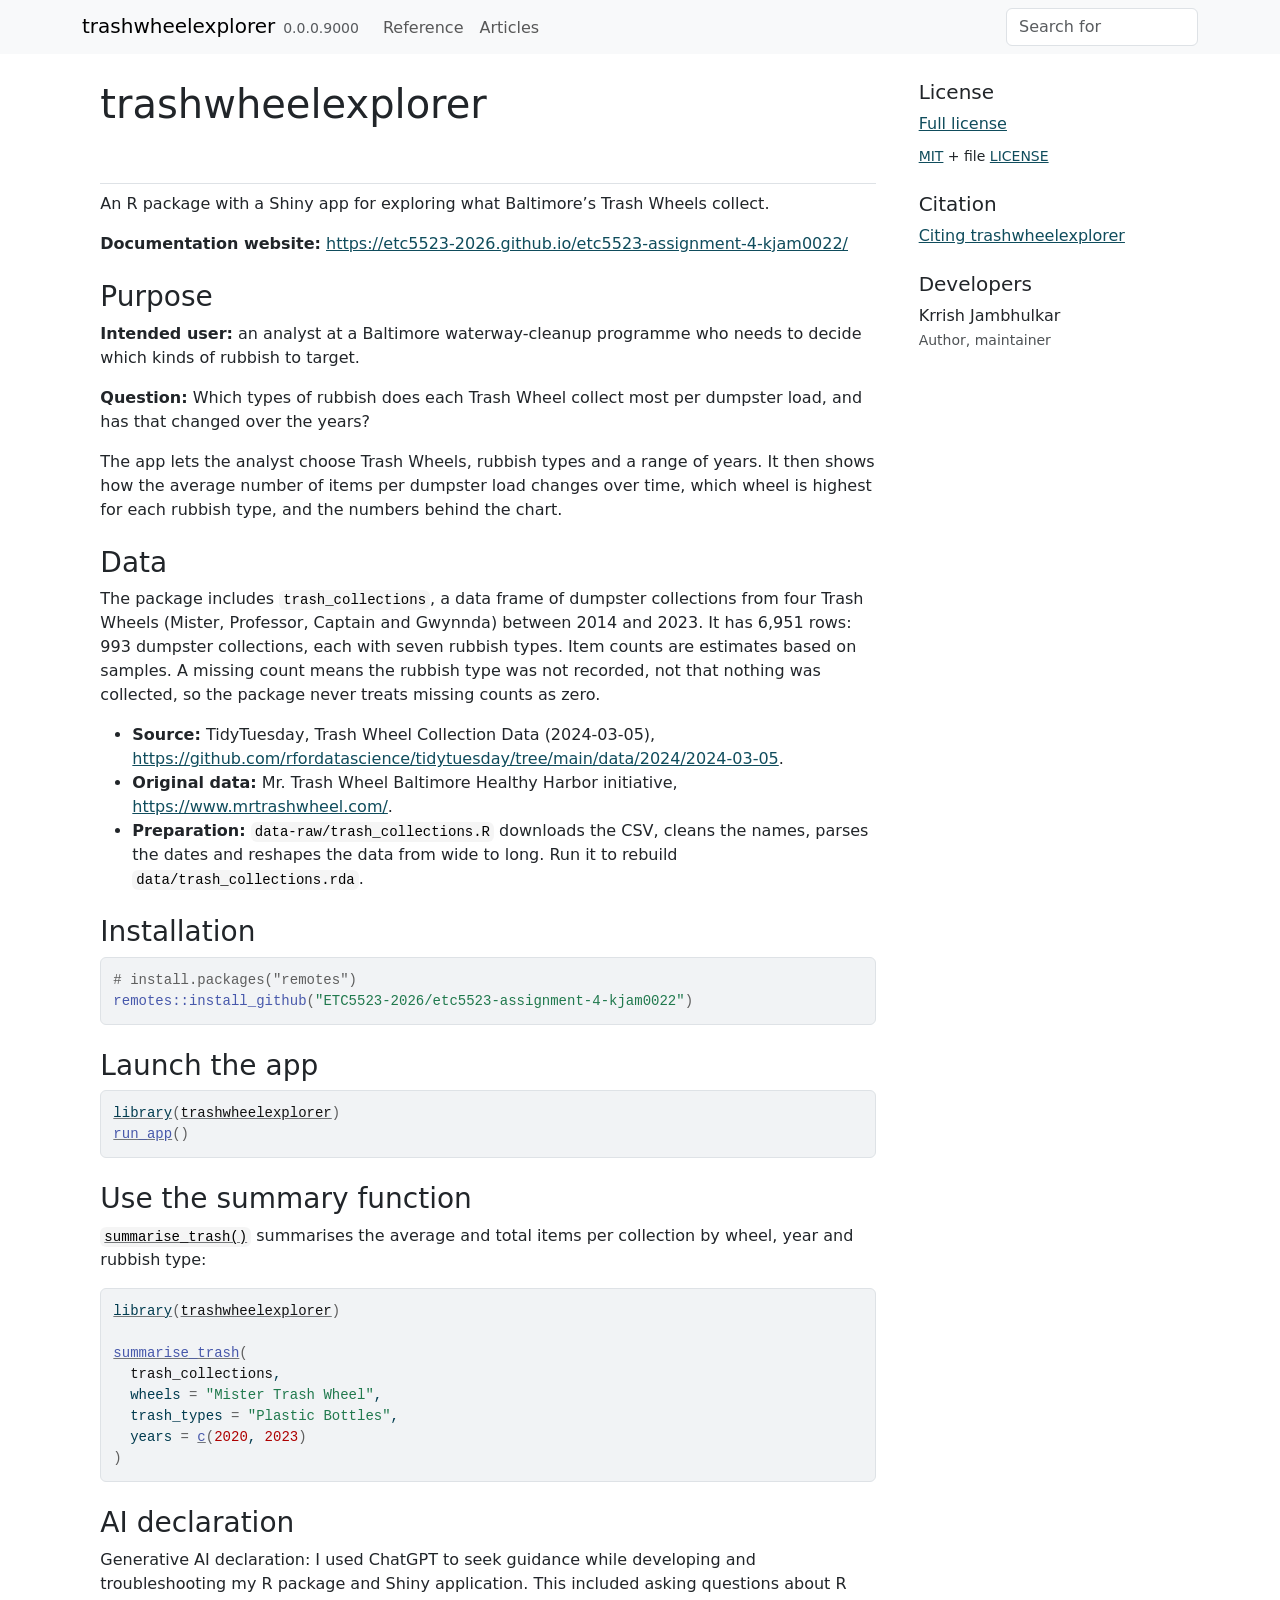
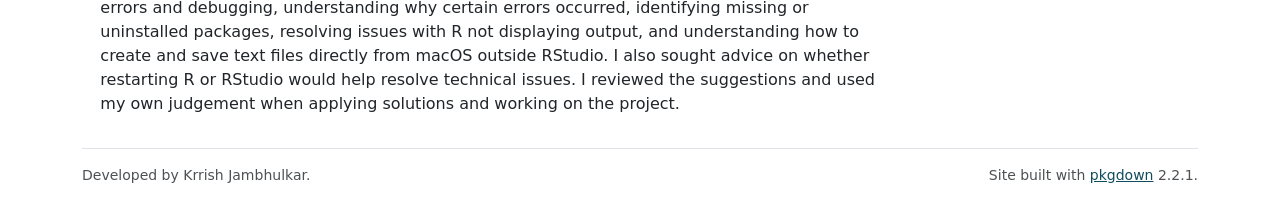
==== commit 685ac0f3: "Deploying to gh-pages from @ ETC5523-2026/etc5523-assignment-4-kjam0022@9d42f1519708b65703ba65771665" ====
--- a/index.html
+++ b/index.html
@@ -100,7 +100,6 @@
 <div class="section level2">
 <h2 id="ai-declaration">AI declaration<a class="anchor" aria-label="anchor" href="#ai-declaration"></a>
 </h2>
-<p>Generative AI declaration: ## AI declaration</p>
 <p>Generative AI declaration: I used ChatGPT to seek guidance while developing and troubleshooting my R package and Shiny application. This included asking questions about R errors and debugging, understanding why certain errors occurred, identifying missing or uninstalled packages, resolving issues with R not displaying output, and understanding how to create and save text files directly from macOS outside RStudio. I also sought advice on whether restarting R or RStudio would help resolve technical issues. I reviewed the suggestions and used my own judgement when applying solutions and working on the project.</p>
 </div>
 </div>
